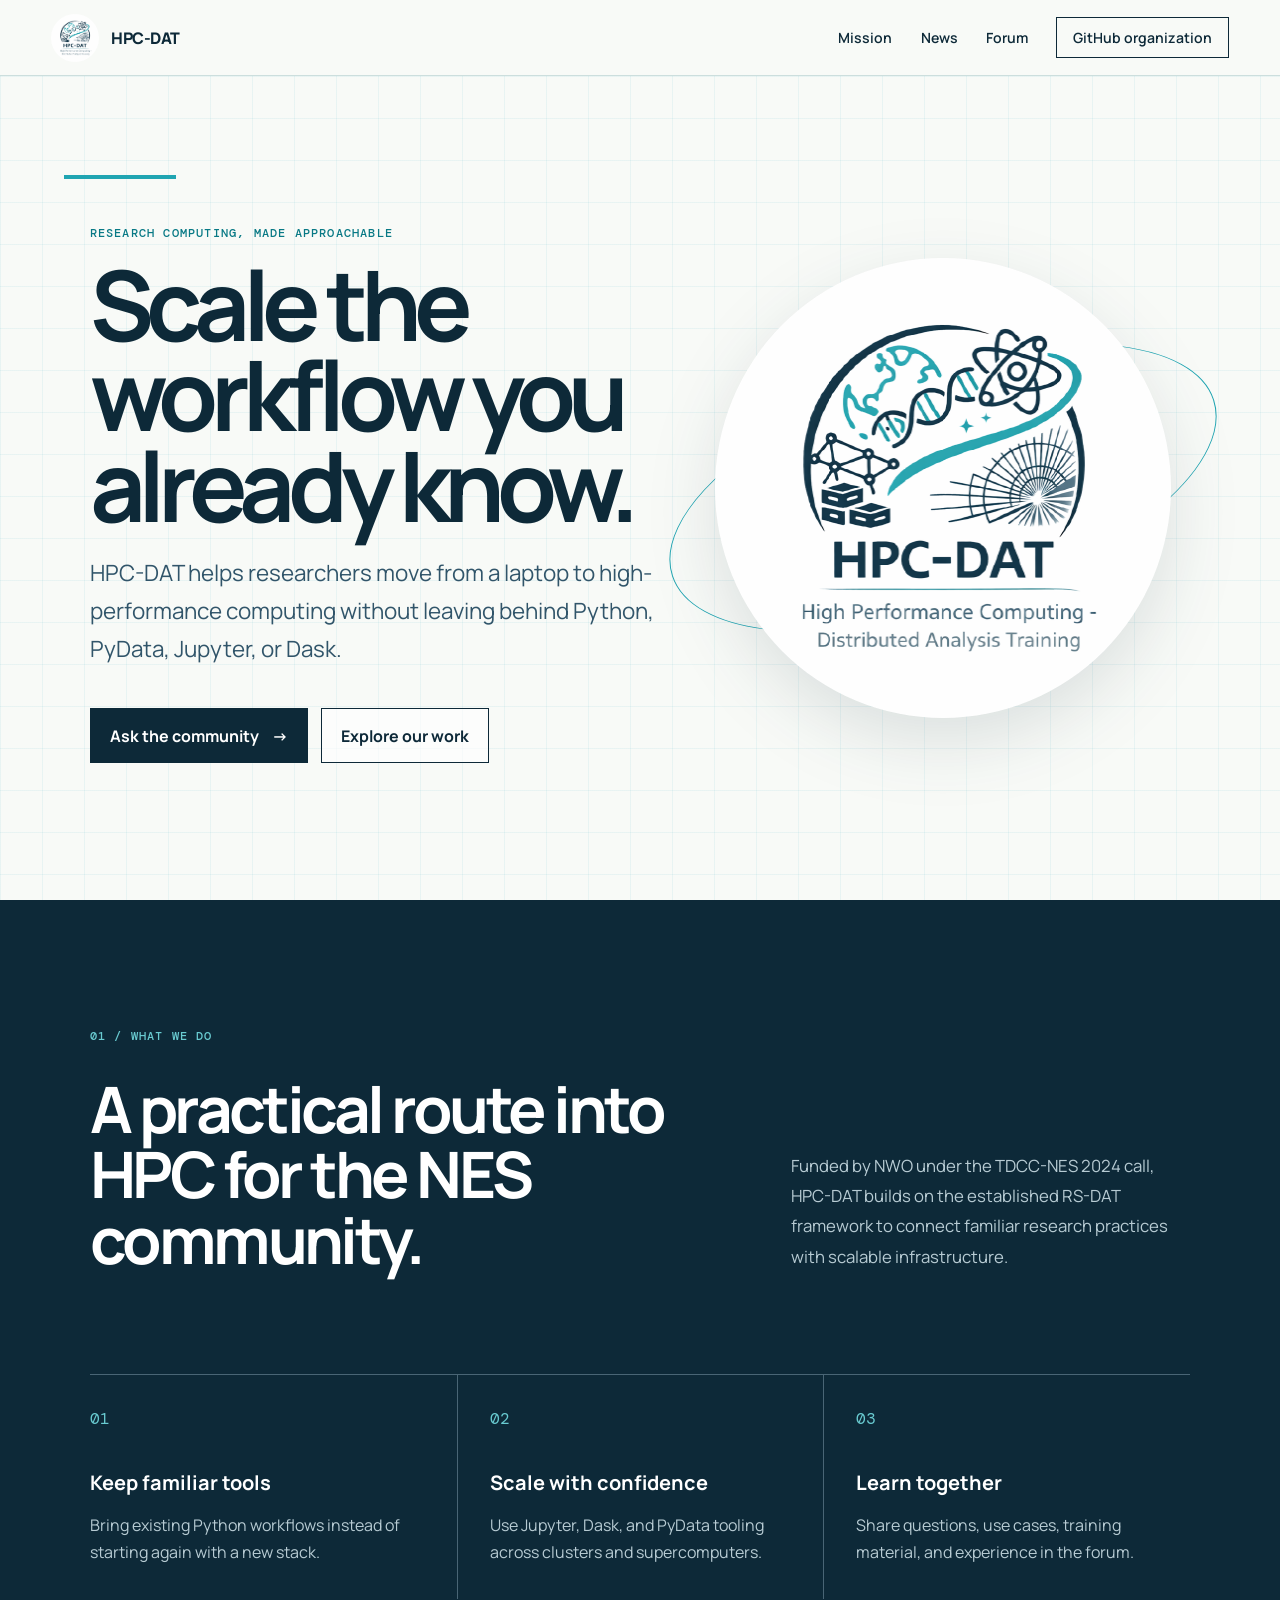
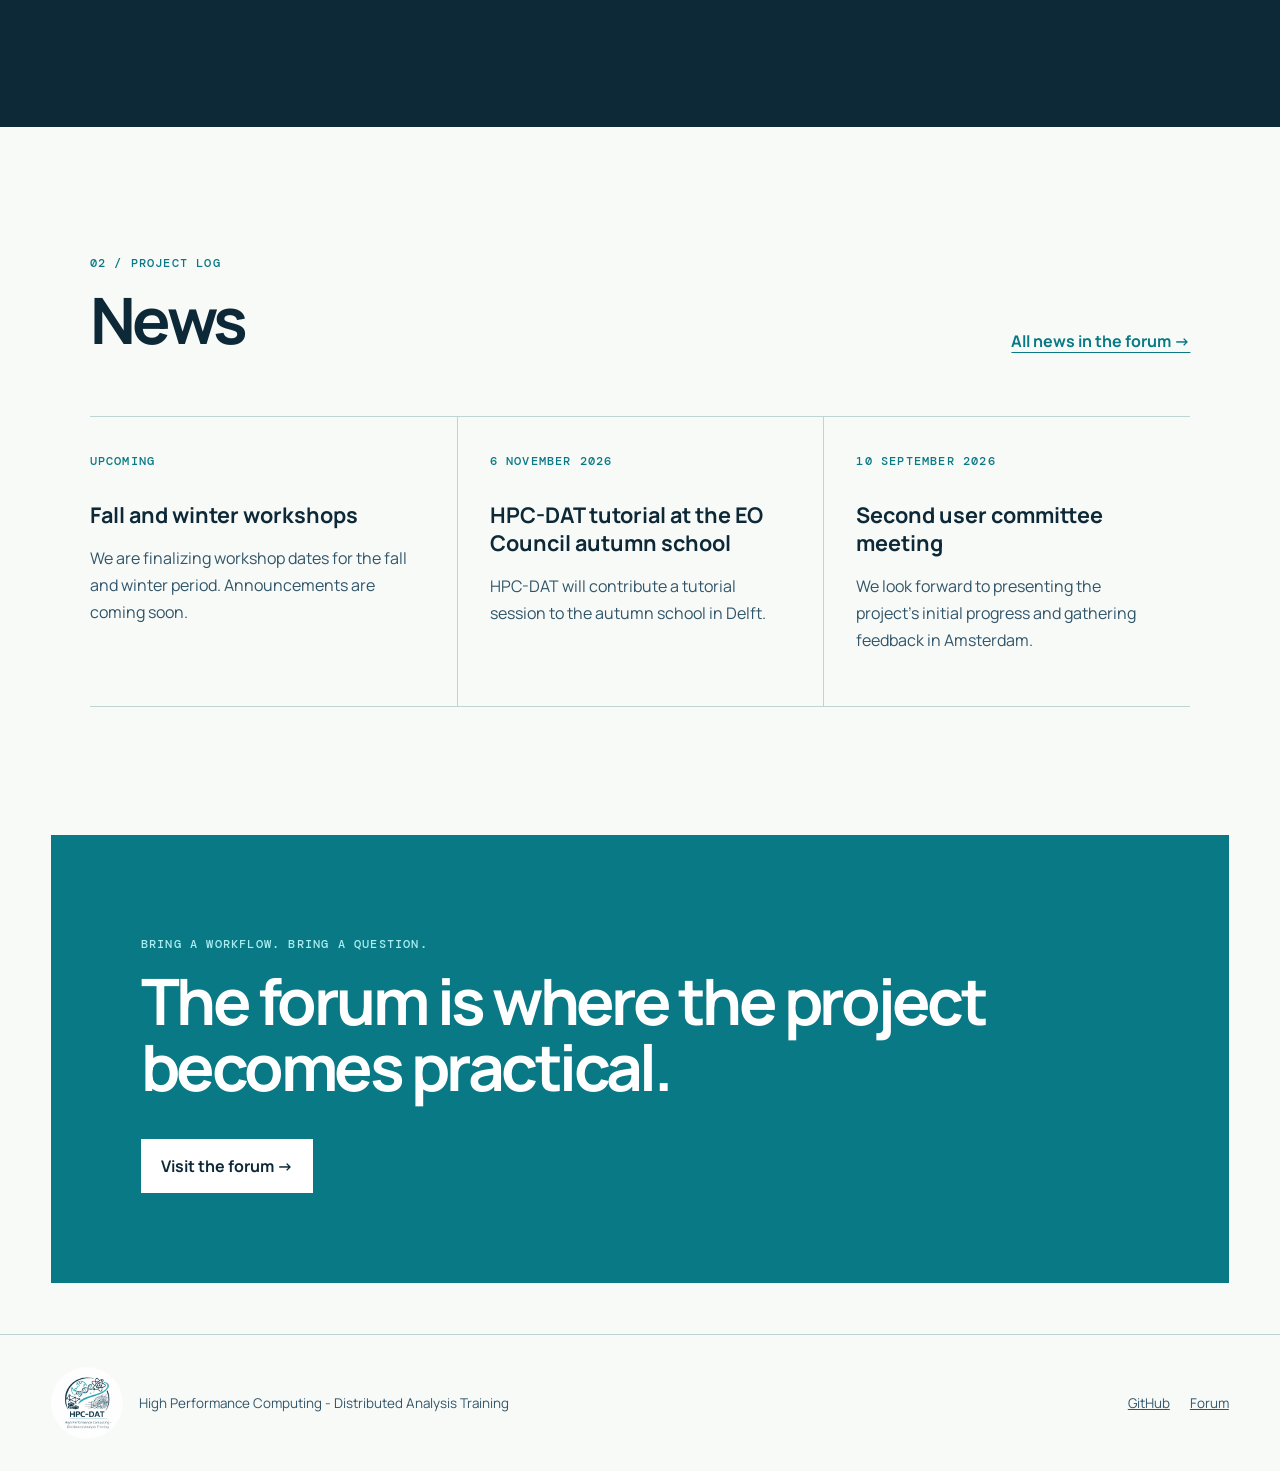
==== index.html @ 1c85d34b "feat: launch HPC-DAT website" ====
<!doctype html>
<html lang="en">
	<head>
		<meta charset="utf-8" />
		<meta name="viewport" content="width=device-width, initial-scale=1" />
		<meta
			name="description"
			content="HPC-DAT lowers the technical barrier to high-performance computing for researchers working with Python, PyData, Jupyter, and Dask."
		/>
		<meta name="theme-color" content="#0d2938" />
		<title>HPC-DAT | Research computing without the barrier</title>
		<link rel="icon" href="/assets/hpc-dat-logo.png" />
		<link rel="preconnect" href="https://fonts.googleapis.com" />
		<link rel="preconnect" href="https://fonts.gstatic.com" crossorigin />
		<link
			href="https://fonts.googleapis.com/css2?family=DM+Mono:wght@400;500&amp;family=Manrope:wght@400;500;600;700;800&amp;display=swap"
			rel="stylesheet"
		/>
		<link rel="stylesheet" href="/styles.css" />
	</head>
	<body>
		<a class="skip-link" href="#main">Skip to content</a>
		<header class="site-header">
			<a class="brand" href="/" aria-label="HPC-DAT home">
				<img src="/assets/hpc-dat-logo.png" alt="" width="56" height="56" />
				<span>HPC-DAT</span>
			</a>
			<nav aria-label="Primary navigation">
				<a href="#mission">Mission</a>
				<a href="#news">News</a>
				<a href="https://hpc-dat.github.io/forum/">Forum</a>
				<a class="nav-org" href="https://github.com/HPC-DAT">GitHub organization</a>
			</nav>
		</header>

		<main id="main">
			<section class="hero" aria-labelledby="hero-title">
				<div class="hero-copy">
					<p class="eyebrow">Research computing, made approachable</p>
					<h1 id="hero-title">Scale the workflow you already know.</h1>
					<p class="hero-lede">
						HPC-DAT helps researchers move from a laptop to high-performance computing
						without leaving behind Python, PyData, Jupyter, or Dask.
					</p>
					<div class="hero-actions">
						<a class="button button-primary" href="https://hpc-dat.github.io/forum/">
							Ask the community <span aria-hidden="true">&rarr;</span>
						</a>
						<a class="button button-secondary" href="https://github.com/HPC-DAT">
							Explore our work
						</a>
					</div>
				</div>
				<div class="hero-mark" aria-hidden="true">
					<div class="orbit orbit-one"></div>
					<div class="orbit orbit-two"></div>
					<img src="/assets/hpc-dat-logo.png" alt="" width="460" height="460" />
				</div>
			</section>

			<section class="mission" id="mission" aria-labelledby="mission-title">
				<div class="section-label">01 / What we do</div>
				<div class="mission-copy">
					<h2 id="mission-title">A practical route into HPC for the NES community.</h2>
					<p>
						Funded by NWO under the TDCC-NES 2024 call, HPC-DAT builds on the established
						RS-DAT framework to connect familiar research practices with scalable infrastructure.
					</p>
				</div>
				<div class="principles">
					<article>
						<span>01</span>
						<h3>Keep familiar tools</h3>
						<p>Bring existing Python workflows instead of starting again with a new stack.</p>
					</article>
					<article>
						<span>02</span>
						<h3>Scale with confidence</h3>
						<p>Use Jupyter, Dask, and PyData tooling across clusters and supercomputers.</p>
					</article>
					<article>
						<span>03</span>
						<h3>Learn together</h3>
						<p>Share questions, use cases, training material, and experience in the forum.</p>
					</article>
				</div>
			</section>

			<section class="news" id="news" aria-labelledby="news-title">
				<div class="news-heading">
					<div>
						<div class="section-label">02 / Project log</div>
						<h2 id="news-title">News</h2>
					</div>
					<a href="https://hpc-dat.github.io/forum/">All news in the forum &rarr;</a>
				</div>
				<div class="news-grid">
					<!-- news-sync:start -->
					<article class="news-card">
						<p class="news-meta">Upcoming</p>
						<h3>Fall and winter workshops</h3>
						<p>We are finalizing workshop dates for the fall and winter period. Announcements are coming soon.</p>
					</article>
					<article class="news-card">
						<p class="news-meta">6 November 2026</p>
						<h3>HPC-DAT tutorial at the EO Council autumn school</h3>
						<p>HPC-DAT will contribute a tutorial session to the autumn school in Delft.</p>
					</article>
					<article class="news-card">
						<p class="news-meta">10 September 2026</p>
						<h3>Second user committee meeting</h3>
						<p>We look forward to presenting the project's initial progress and gathering feedback in Amsterdam.</p>
					</article>
					<!-- news-sync:end -->
				</div>
			</section>

			<section class="join" aria-labelledby="join-title">
				<p class="eyebrow">Bring a workflow. Bring a question.</p>
				<h2 id="join-title">The forum is where the project becomes practical.</h2>
				<a class="button button-light" href="https://hpc-dat.github.io/forum/">Visit the forum &rarr;</a>
			</section>
		</main>

		<footer>
			<img src="/assets/hpc-dat-logo.png" alt="HPC-DAT" width="72" height="72" />
			<p>High Performance Computing - Distributed Analysis Training</p>
			<div>
				<a href="https://github.com/HPC-DAT">GitHub</a>
				<a href="https://hpc-dat.github.io/forum/">Forum</a>
			</div>
		</footer>
	</body>
</html>
---- styles.css ----
:root {
	--ink: #0d2938;
	--ink-soft: #31556a;
	--teal: #20a5b2;
	--teal-dark: #087985;
	--mist: #e9f5f4;
	--paper: #f8faf7;
	--line: #bed4d5;
	--white: #fff;
	font-family: "Manrope", sans-serif;
	color: var(--ink);
	background: var(--paper);
	font-synthesis: none;
}

* { box-sizing: border-box; }
html { scroll-behavior: smooth; }
body { margin: 0; min-width: 320px; }
a { color: inherit; }
.skip-link { position: fixed; top: -4rem; left: 1rem; z-index: 20; padding: .75rem 1rem; background: var(--white); }
.skip-link:focus { top: 1rem; }

.site-header {
	position: sticky;
	top: 0;
	z-index: 10;
	display: flex;
	align-items: center;
	justify-content: space-between;
	min-height: 76px;
	padding: 0 clamp(1.25rem, 4vw, 5rem);
	border-bottom: 1px solid rgba(190, 212, 213, .75);
	background: rgba(248, 250, 247, .92);
	backdrop-filter: blur(16px);
}

.brand { display: flex; align-items: center; gap: .75rem; font-weight: 800; text-decoration: none; letter-spacing: -.03em; }
.brand img { width: 48px; height: 48px; border-radius: 50%; }
nav { display: flex; align-items: center; gap: clamp(.8rem, 2.2vw, 2rem); font-size: .88rem; font-weight: 600; }
nav a { text-decoration: none; }
nav a:hover, nav a:focus-visible { color: var(--teal-dark); }
.nav-org { padding: .65rem 1rem; border: 1px solid var(--ink); }

.hero {
	position: relative;
	display: grid;
	grid-template-columns: minmax(0, 1.1fr) minmax(300px, .9fr);
	align-items: center;
	min-height: calc(100vh - 76px);
	padding: clamp(4rem, 8vw, 8rem) clamp(1.25rem, 7vw, 8rem);
	overflow: hidden;
	background:
		linear-gradient(90deg, rgba(32, 165, 178, .07) 1px, transparent 1px),
		linear-gradient(rgba(32, 165, 178, .07) 1px, transparent 1px);
	background-size: 42px 42px;
}
.hero::before { content: ""; position: absolute; inset: 12% auto auto 5%; width: 7rem; border-top: 4px solid var(--teal); }
.hero-copy { position: relative; z-index: 1; max-width: 760px; }
.eyebrow, .section-label, .news-meta { font-family: "DM Mono", monospace; text-transform: uppercase; letter-spacing: .1em; font-size: .75rem; font-weight: 500; }
.eyebrow { color: var(--teal-dark); }
h1 { max-width: 900px; margin: 1.1rem 0 1.5rem; font-size: clamp(3.2rem, 7.6vw, 7.6rem); line-height: .93; letter-spacing: -.075em; }
.hero-lede { max-width: 680px; font-size: clamp(1.1rem, 2vw, 1.4rem); line-height: 1.7; color: var(--ink-soft); }
.hero-actions { display: flex; flex-wrap: wrap; gap: .8rem; margin-top: 2.5rem; }
.button { display: inline-flex; align-items: center; justify-content: center; gap: .8rem; padding: .95rem 1.2rem; border: 1px solid var(--ink); font-weight: 700; text-decoration: none; transition: transform .18s ease, background .18s ease; }
.button:hover { transform: translateY(-2px); }
.button-primary { color: var(--white); background: var(--ink); }
.button-secondary { background: rgba(255,255,255,.62); }
.hero-mark { position: relative; display: grid; place-items: center; min-height: 460px; }
.hero-mark img { position: relative; width: min(92%, 460px); border-radius: 50%; filter: drop-shadow(0 24px 34px rgba(13,41,56,.12)); }
.orbit { position: absolute; border: 1px solid var(--teal); border-radius: 50%; }
.orbit-one { width: 115%; aspect-ratio: 1; transform: rotate(-18deg) scaleY(.42); }
.orbit-two { width: 88%; aspect-ratio: 1; transform: rotate(35deg) scaleY(.42); border-style: dashed; }

.mission { padding: clamp(5rem, 10vw, 9rem) clamp(1.25rem, 7vw, 8rem); background: var(--ink); color: var(--white); }
.section-label { margin-bottom: 2rem; color: #69cbd1; }
.mission-copy { display: grid; grid-template-columns: 1.2fr .8fr; gap: clamp(2rem, 8vw, 8rem); align-items: end; }
h2 { margin: 0; font-size: clamp(2.4rem, 5vw, 5.5rem); line-height: 1.02; letter-spacing: -.055em; }
.mission-copy p { margin: 0; color: #b7cbd3; font-size: 1.05rem; line-height: 1.8; }
.principles { display: grid; grid-template-columns: repeat(3, 1fr); margin-top: clamp(4rem, 8vw, 7rem); border-top: 1px solid #496575; }
.principles article { padding: 2rem 2rem 1rem 0; }
.principles article + article { padding-left: 2rem; border-left: 1px solid #496575; }
.principles span { font-family: "DM Mono", monospace; color: #69cbd1; }
.principles h3 { margin: 2.5rem 0 .8rem; font-size: 1.25rem; }
.principles p { color: #b7cbd3; line-height: 1.7; }

.news { padding: clamp(5rem, 10vw, 9rem) clamp(1.25rem, 7vw, 8rem); }
.news .section-label { color: var(--teal-dark); margin-bottom: 1rem; }
.news-heading { display: flex; justify-content: space-between; align-items: end; gap: 2rem; }
.news-heading > a { color: var(--teal-dark); font-weight: 700; text-underline-offset: .3em; }
.news-grid { display: grid; grid-template-columns: repeat(3, 1fr); margin-top: 4rem; border-top: 1px solid var(--line); }
.news-card { min-height: 290px; padding: 1.5rem 2rem 1.5rem 0; border-bottom: 1px solid var(--line); }
.news-card + .news-card { padding-left: 2rem; border-left: 1px solid var(--line); }
.news-meta { color: var(--teal-dark); }
.news-card h3 { margin: 2rem 0 1rem; font-size: 1.35rem; line-height: 1.3; }
.news-card h3 a { text-decoration: none; }
.news-card h3 a:hover { color: var(--teal-dark); }
.news-card p:not(.news-meta) { color: var(--ink-soft); line-height: 1.7; }
.news-link { display: inline-block; margin-top: 1rem; font-size: .86rem; font-weight: 700; color: var(--teal-dark); }

.join { margin: 0 clamp(1.25rem, 4vw, 5rem) clamp(1.25rem, 4vw, 5rem); padding: clamp(3rem, 7vw, 6rem); color: var(--white); background: var(--teal-dark); }
.join .eyebrow { color: #a9eef1; }
.join h2 { max-width: 900px; margin: 1rem 0 2.5rem; }
.button-light { color: var(--ink); border-color: var(--white); background: var(--white); }
footer { display: flex; align-items: center; gap: 1rem; padding: 2rem clamp(1.25rem, 4vw, 5rem); border-top: 1px solid var(--line); color: var(--ink-soft); font-size: .84rem; }
footer img { border-radius: 50%; }
footer div { display: flex; gap: 1.25rem; margin-left: auto; }

@media (max-width: 900px) {
	.site-header { align-items: flex-start; padding-top: .75rem; padding-bottom: .75rem; }
	nav { flex-wrap: wrap; justify-content: flex-end; }
	nav a:first-child { display: none; }
	.hero { grid-template-columns: 1fr; }
	.hero-mark { min-height: 320px; margin-top: 2rem; }
	.hero-mark img { width: min(72vw, 390px); }
	.mission-copy { grid-template-columns: 1fr; }
	.news-grid { grid-template-columns: 1fr; }
	.news-card, .news-card + .news-card { min-height: auto; padding: 1.5rem 0; border-left: 0; }
}

@media (max-width: 620px) {
	.site-header { position: static; }
	.brand span, .nav-org { display: none; }
	nav { gap: 1rem; padding-top: .65rem; }
	h1 { font-size: clamp(3rem, 16vw, 5rem); }
	.hero { min-height: auto; padding-top: 6rem; }
	.hero-mark { min-height: 250px; }
	.principles { grid-template-columns: 1fr; }
	.principles article + article { padding-left: 0; border-left: 0; border-top: 1px solid #496575; }
	.news-heading { align-items: flex-start; flex-direction: column; }
	footer { align-items: flex-start; flex-wrap: wrap; }
	footer p { width: calc(100% - 90px); }
	footer div { width: 100%; margin-left: 0; }
}

@media (prefers-reduced-motion: reduce) {
	html { scroll-behavior: auto; }
	.button { transition: none; }
}
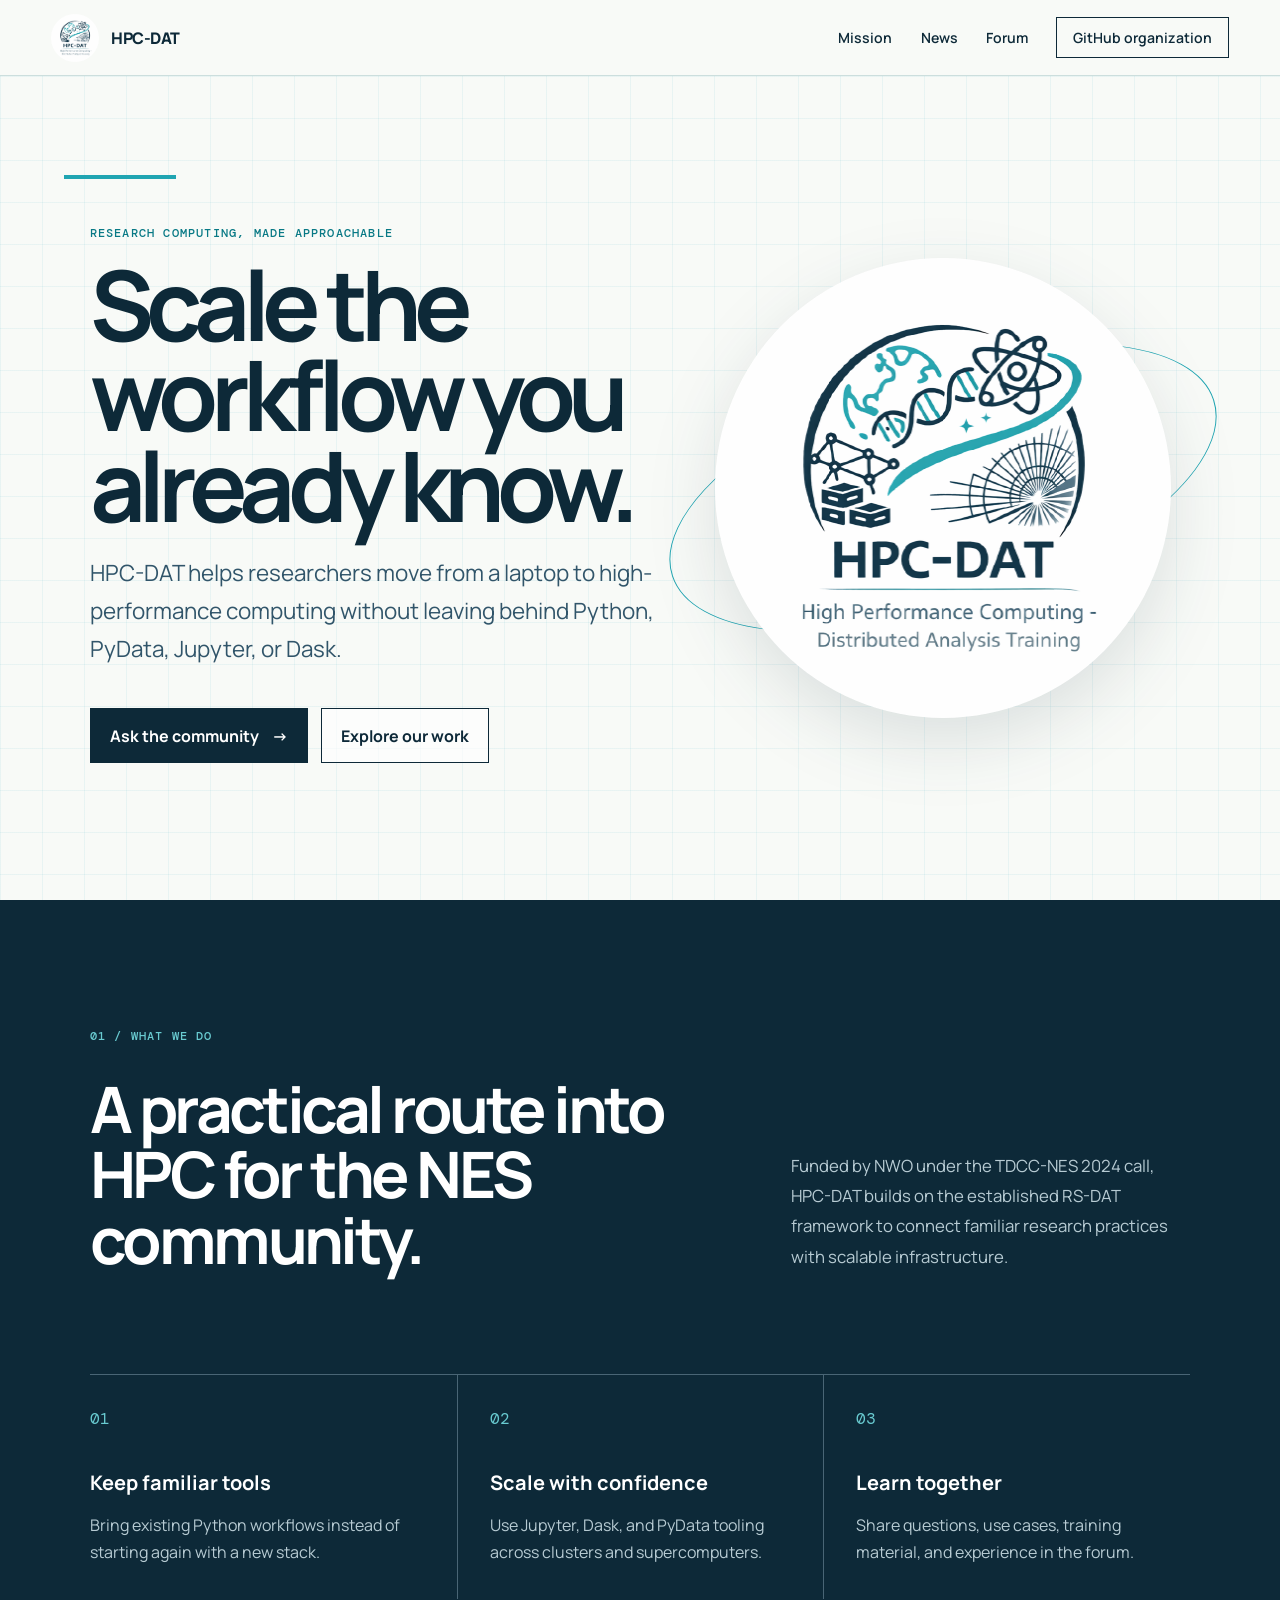
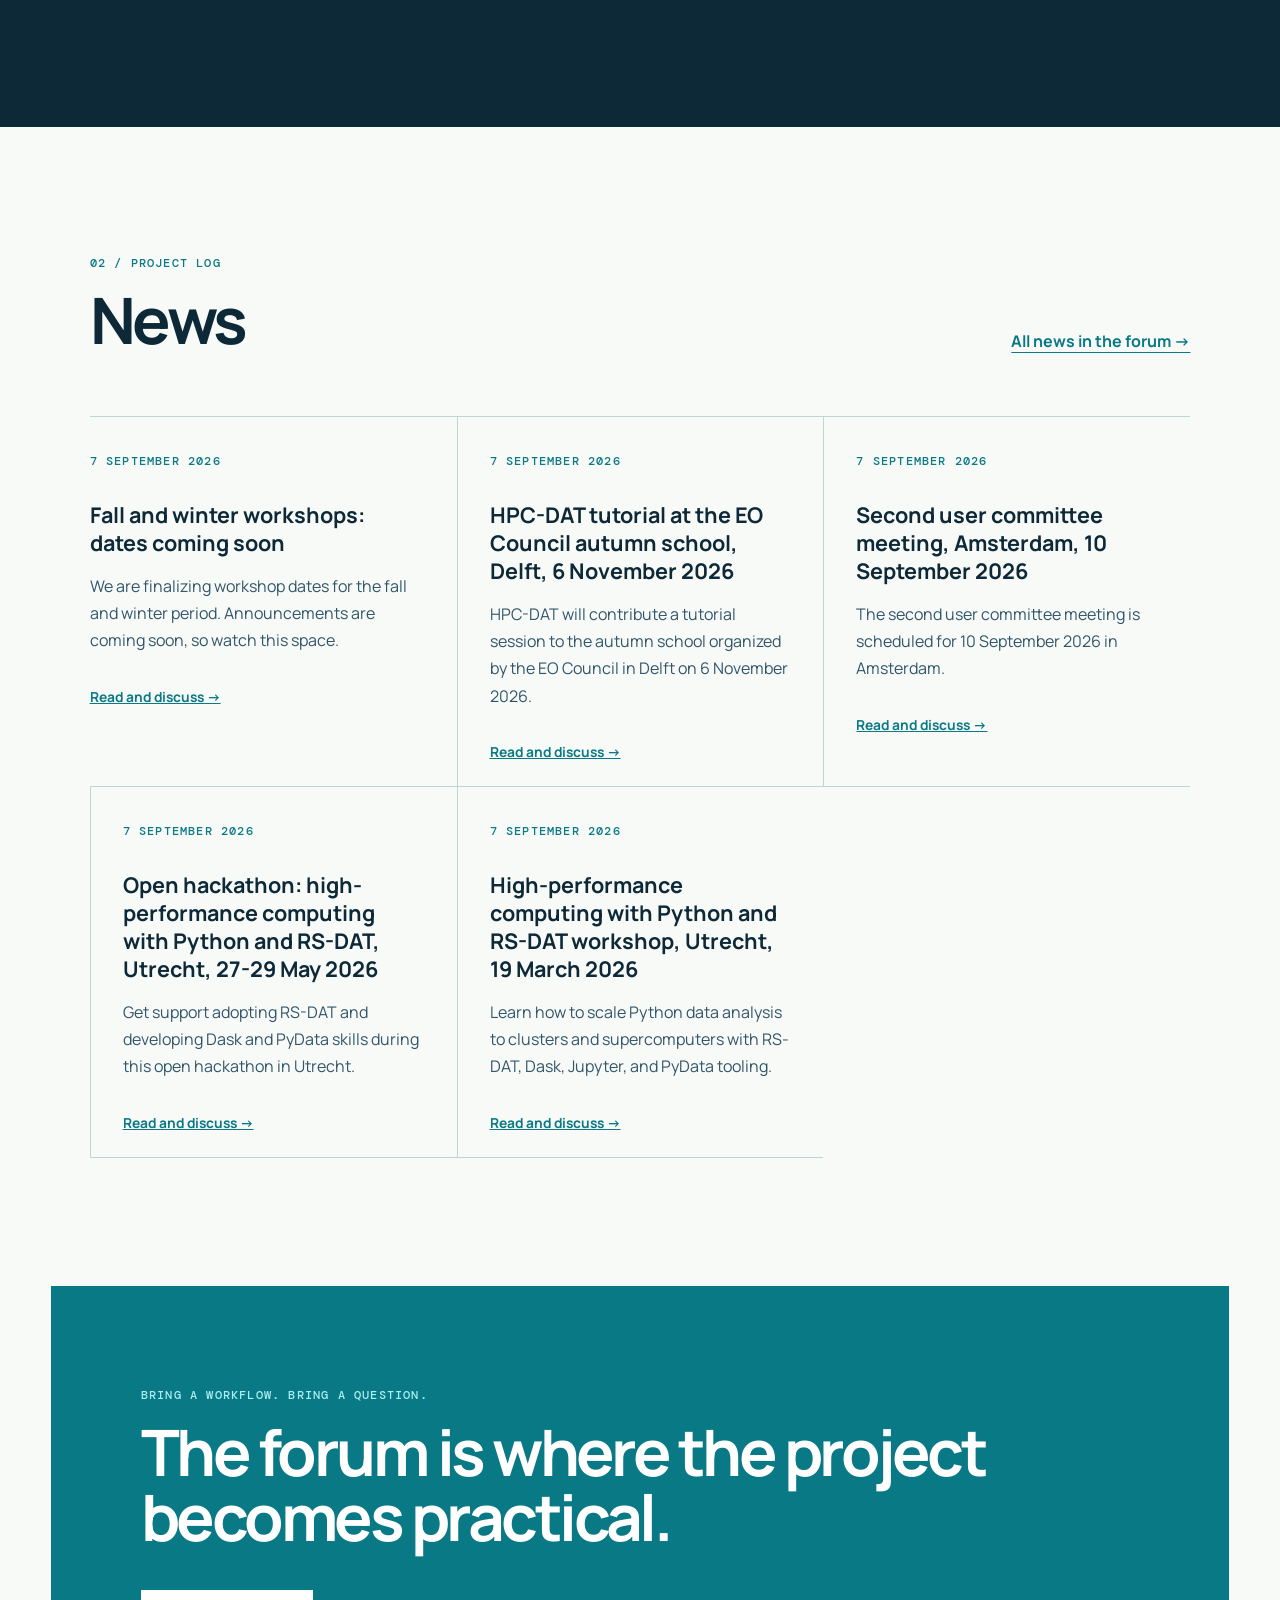
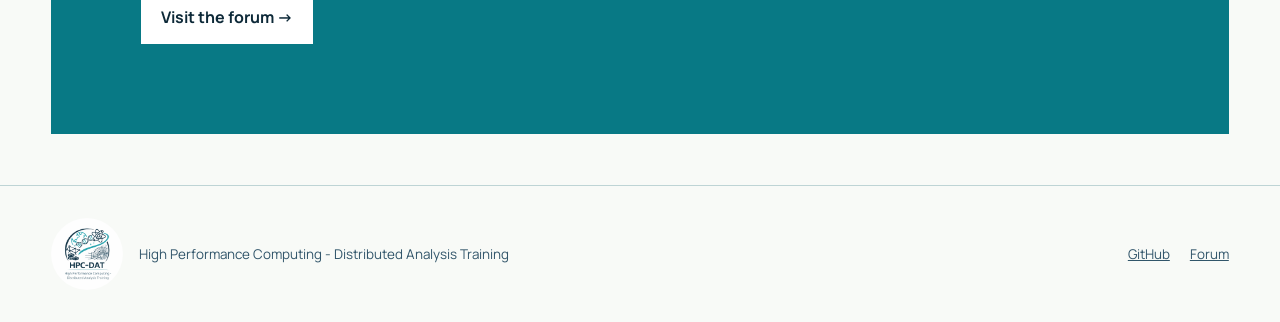
==== commit 394c72c5: "chore: sync forum news" ====
--- a/index.html
+++ b/index.html
@@ -97,19 +97,34 @@
 				<div class="news-grid">
 					<!-- news-sync:start -->
 					<article class="news-card">
-						<p class="news-meta">Upcoming</p>
-						<h3>Fall and winter workshops</h3>
-						<p>We are finalizing workshop dates for the fall and winter period. Announcements are coming soon.</p>
+						<p class="news-meta">7 September 2026</p>
+						<h3><a href="https://hpc-dat.github.io/forum/d/6">Fall and winter workshops: dates coming soon</a></h3>
+						<p>We are finalizing workshop dates for the fall and winter period. Announcements are coming soon, so watch this space.</p>
+						<a class="news-link" href="https://hpc-dat.github.io/forum/d/6">Read and discuss &rarr;</a>
 					</article>
 					<article class="news-card">
-						<p class="news-meta">6 November 2026</p>
-						<h3>HPC-DAT tutorial at the EO Council autumn school</h3>
-						<p>HPC-DAT will contribute a tutorial session to the autumn school in Delft.</p>
+						<p class="news-meta">7 September 2026</p>
+						<h3><a href="https://hpc-dat.github.io/forum/d/5">HPC-DAT tutorial at the EO Council autumn school, Delft, 6 November 2026</a></h3>
+						<p>HPC-DAT will contribute a tutorial session to the autumn school organized by the EO Council in Delft on 6 November 2026.</p>
+						<a class="news-link" href="https://hpc-dat.github.io/forum/d/5">Read and discuss &rarr;</a>
 					</article>
 					<article class="news-card">
-						<p class="news-meta">10 September 2026</p>
-						<h3>Second user committee meeting</h3>
-						<p>We look forward to presenting the project's initial progress and gathering feedback in Amsterdam.</p>
+						<p class="news-meta">7 September 2026</p>
+						<h3><a href="https://hpc-dat.github.io/forum/d/4">Second user committee meeting, Amsterdam, 10 September 2026</a></h3>
+						<p>The second user committee meeting is scheduled for 10 September 2026 in Amsterdam.</p>
+						<a class="news-link" href="https://hpc-dat.github.io/forum/d/4">Read and discuss &rarr;</a>
+					</article>
+					<article class="news-card">
+						<p class="news-meta">7 September 2026</p>
+						<h3><a href="https://hpc-dat.github.io/forum/d/3">Open hackathon: high-performance computing with Python and RS-DAT, Utrecht, 27-29 May 2026</a></h3>
+						<p>Get support adopting RS-DAT and developing Dask and PyData skills during this open hackathon in Utrecht.</p>
+						<a class="news-link" href="https://hpc-dat.github.io/forum/d/3">Read and discuss &rarr;</a>
+					</article>
+					<article class="news-card">
+						<p class="news-meta">7 September 2026</p>
+						<h3><a href="https://hpc-dat.github.io/forum/d/2">High-performance computing with Python and RS-DAT workshop, Utrecht, 19 March 2026</a></h3>
+						<p>Learn how to scale Python data analysis to clusters and supercomputers with RS-DAT, Dask, Jupyter, and PyData tooling.</p>
+						<a class="news-link" href="https://hpc-dat.github.io/forum/d/2">Read and discuss &rarr;</a>
 					</article>
 					<!-- news-sync:end -->
 				</div>
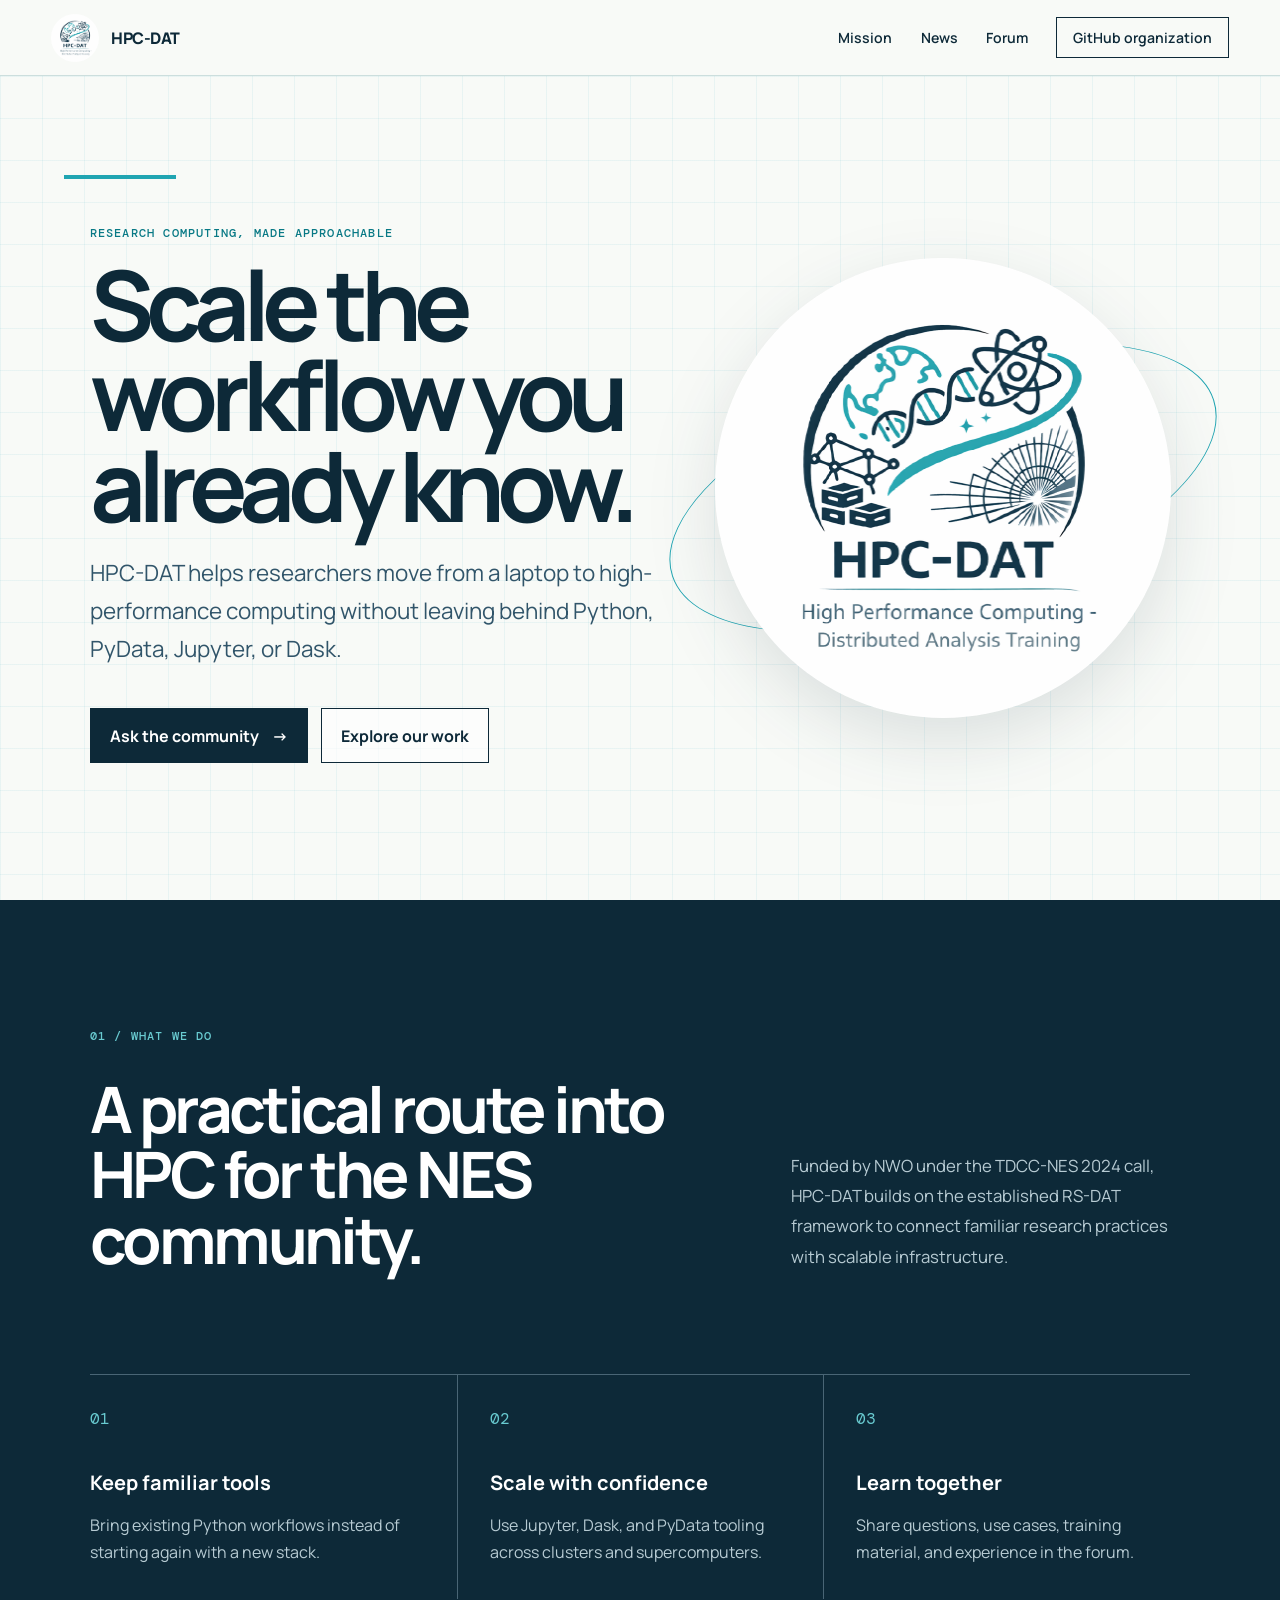
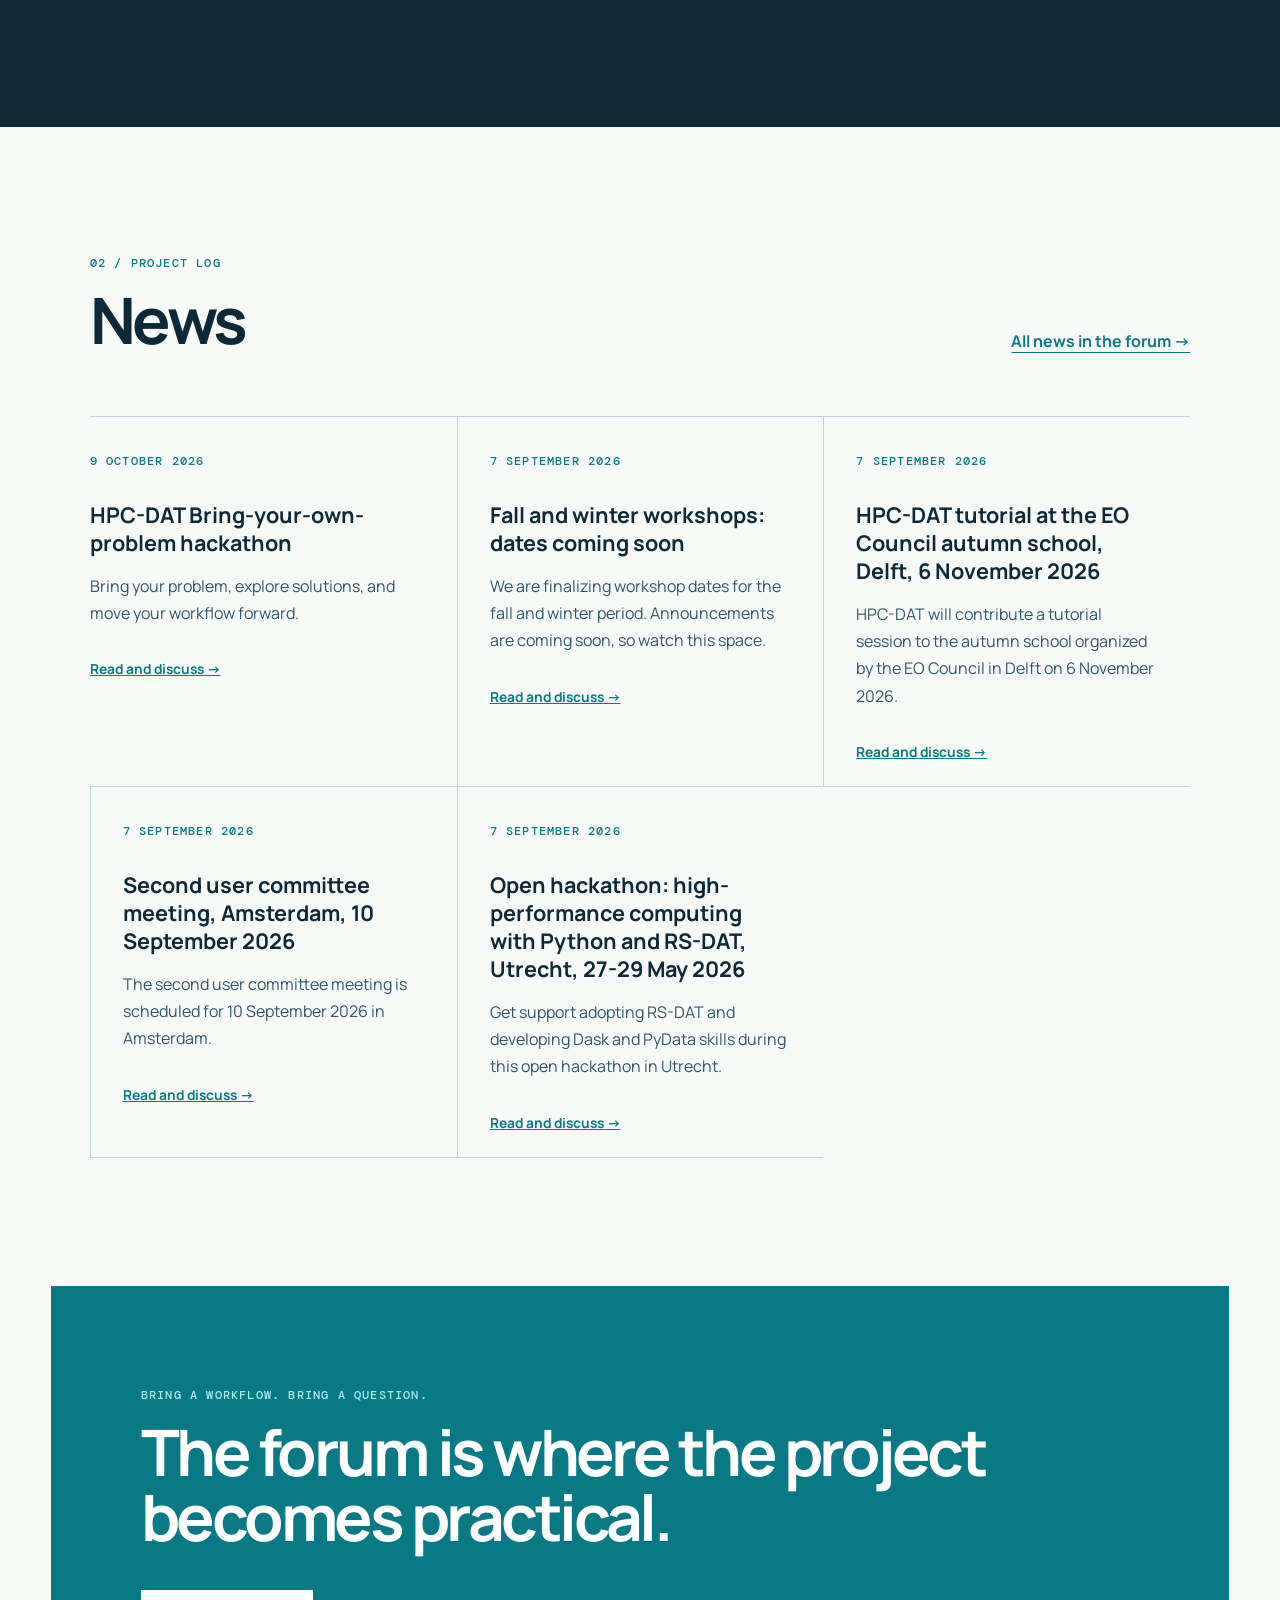
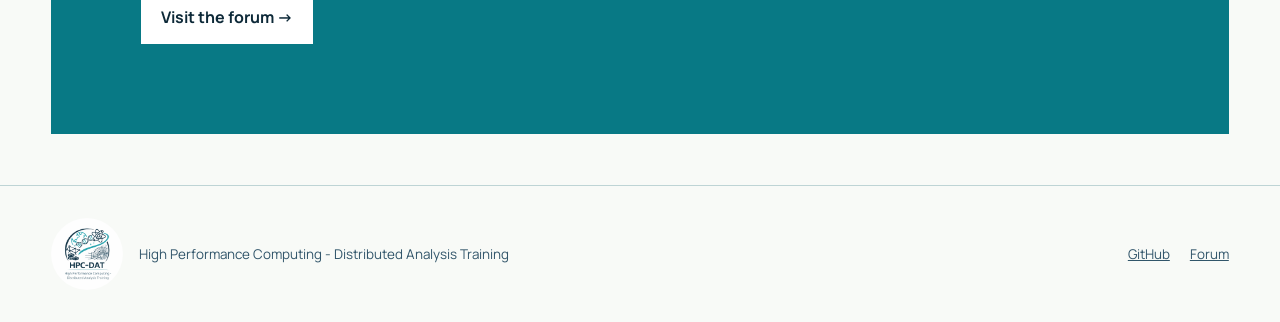
==== commit a62b39a7: "chore: sync forum news" ====
--- a/index.html
+++ b/index.html
@@ -92,10 +92,16 @@
 						<div class="section-label">02 / Project log</div>
 						<h2 id="news-title">News</h2>
 					</div>
-					<a href="https://hpc-dat.github.io/forum/">All news in the forum &rarr;</a>
+					<a href="https://hpc-dat.github.io/forum/t/news">All news in the forum &rarr;</a>
 				</div>
 				<div class="news-grid">
 					<!-- news-sync:start -->
+					<article class="news-card">
+						<p class="news-meta">9 October 2026</p>
+						<h3><a href="https://hpc-dat.github.io/forum/d/8">HPC-DAT Bring-your-own-problem hackathon</a></h3>
+						<p>Bring your problem, explore solutions, and move your workflow forward.</p>
+						<a class="news-link" href="https://hpc-dat.github.io/forum/d/8">Read and discuss &rarr;</a>
+					</article>
 					<article class="news-card">
 						<p class="news-meta">7 September 2026</p>
 						<h3><a href="https://hpc-dat.github.io/forum/d/6">Fall and winter workshops: dates coming soon</a></h3>
@@ -120,12 +126,6 @@
 						<p>Get support adopting RS-DAT and developing Dask and PyData skills during this open hackathon in Utrecht.</p>
 						<a class="news-link" href="https://hpc-dat.github.io/forum/d/3">Read and discuss &rarr;</a>
 					</article>
-					<article class="news-card">
-						<p class="news-meta">7 September 2026</p>
-						<h3><a href="https://hpc-dat.github.io/forum/d/2">High-performance computing with Python and RS-DAT workshop, Utrecht, 19 March 2026</a></h3>
-						<p>Learn how to scale Python data analysis to clusters and supercomputers with RS-DAT, Dask, Jupyter, and PyData tooling.</p>
-						<a class="news-link" href="https://hpc-dat.github.io/forum/d/2">Read and discuss &rarr;</a>
-					</article>
 					<!-- news-sync:end -->
 				</div>
 			</section>
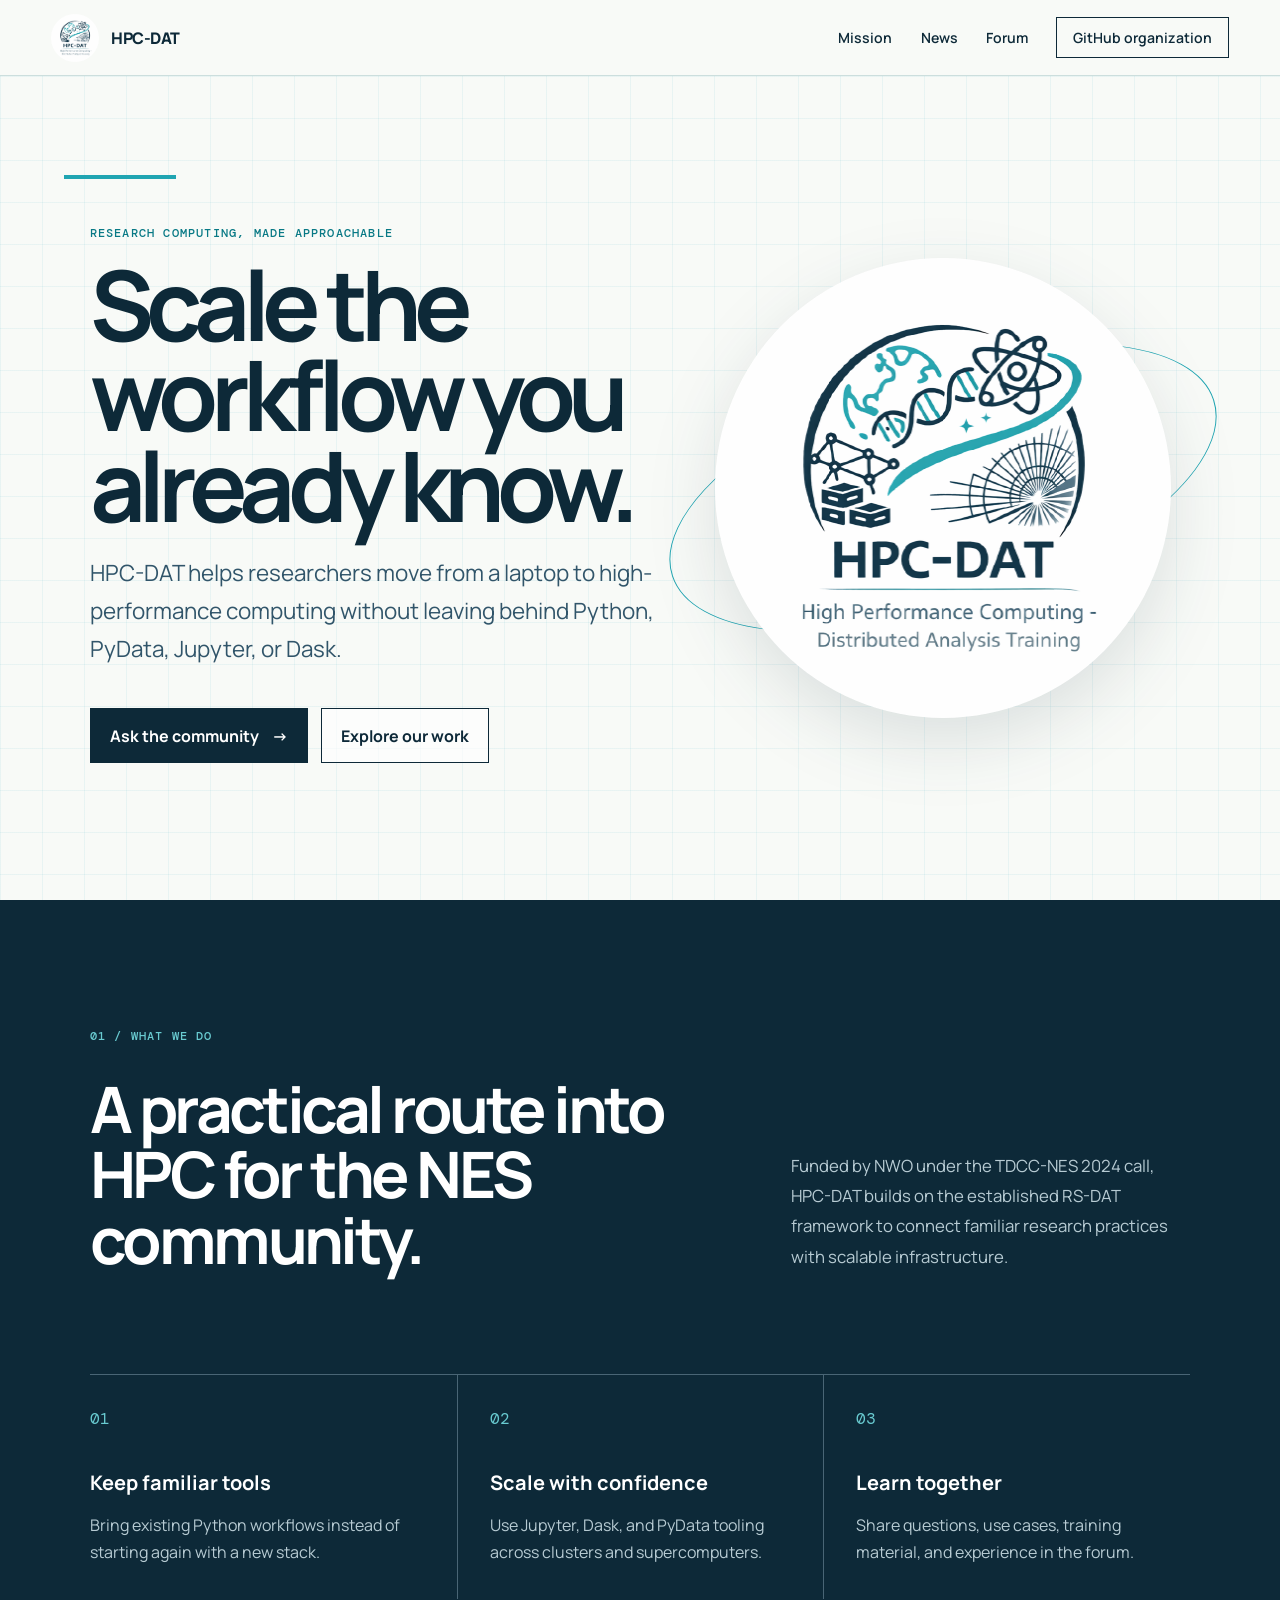
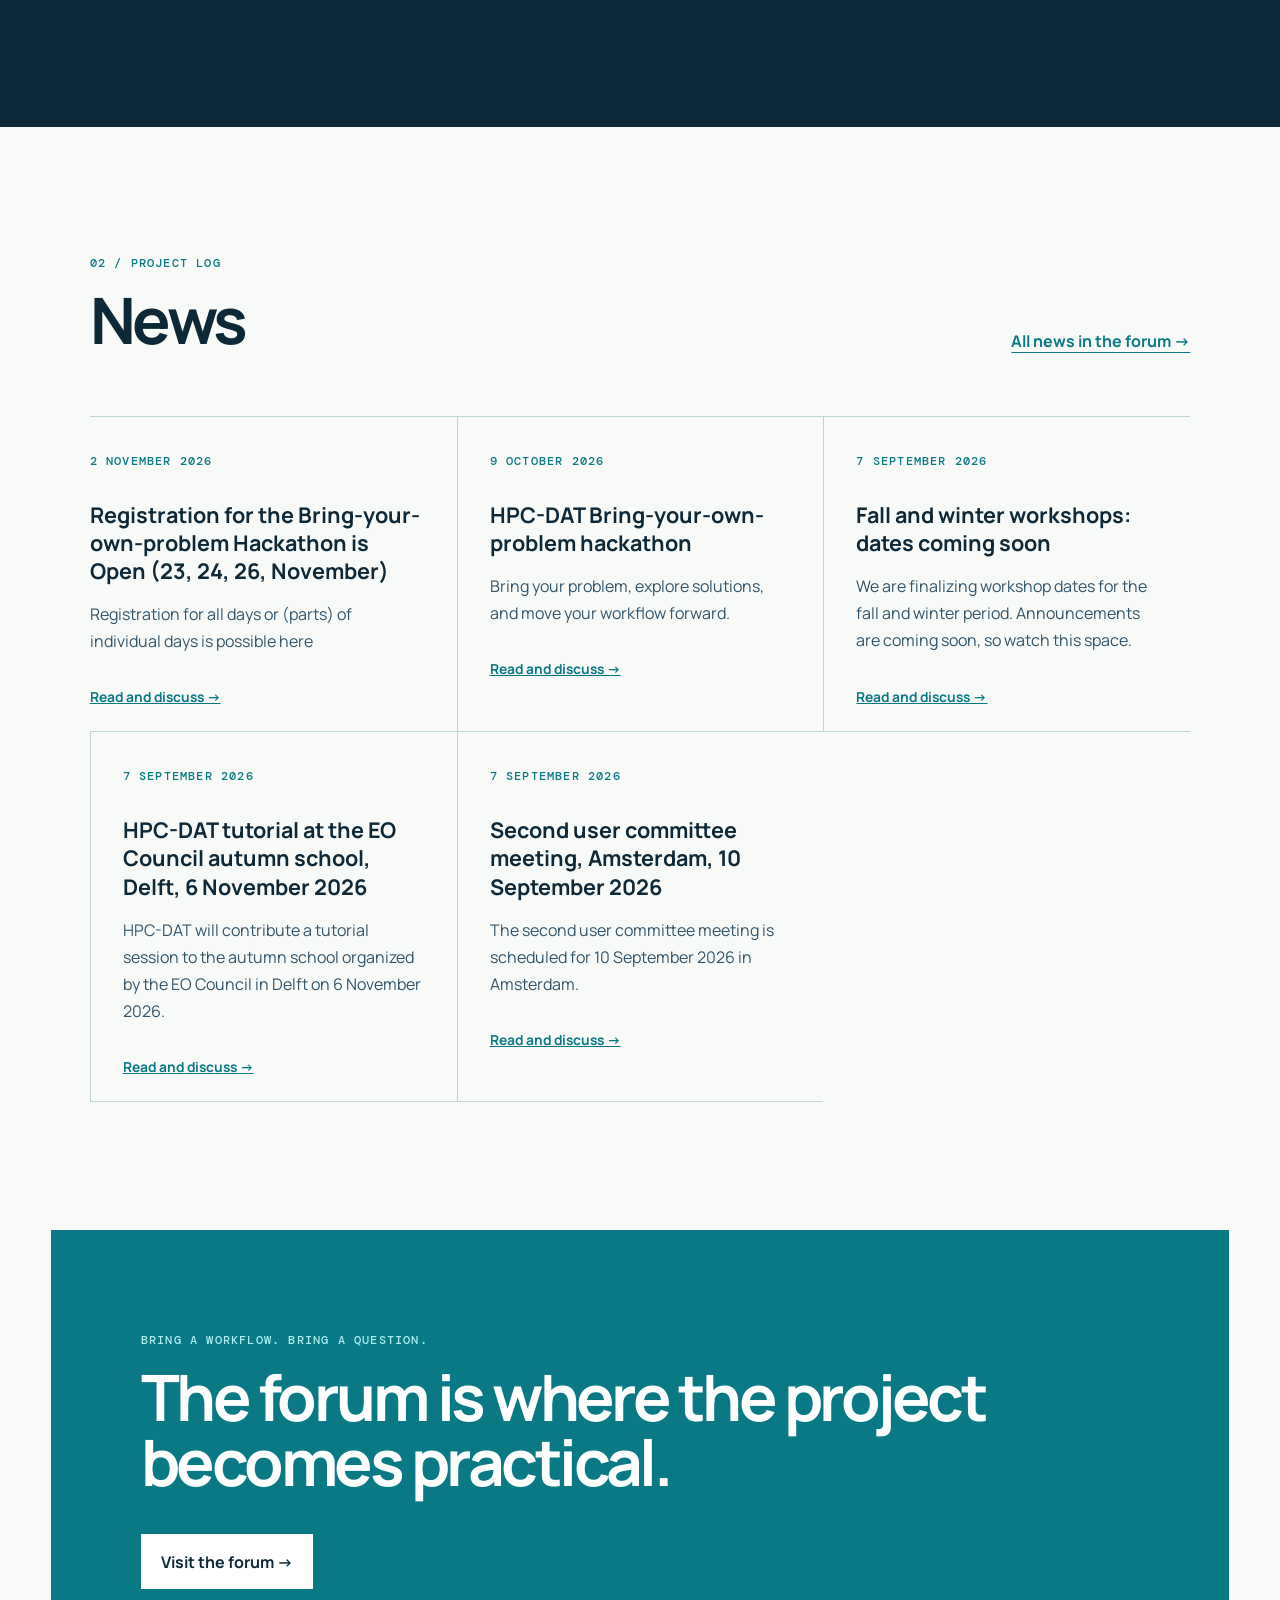
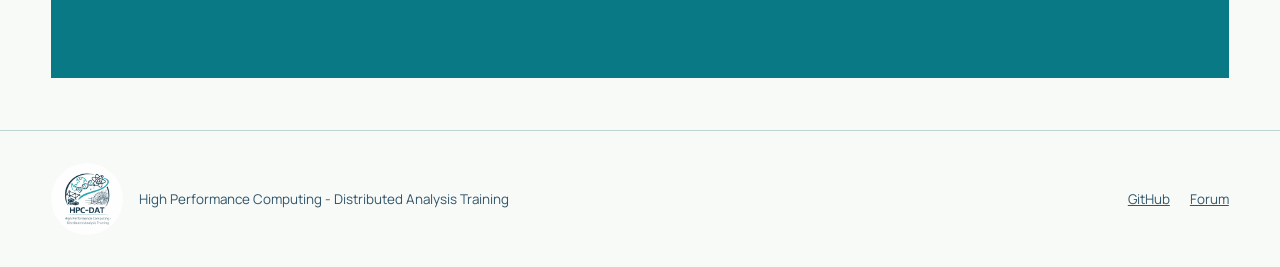
==== commit e002da48: "chore: sync forum news" ====
--- a/index.html
+++ b/index.html
@@ -97,6 +97,12 @@
 				<div class="news-grid">
 					<!-- news-sync:start -->
 					<article class="news-card">
+						<p class="news-meta">2 November 2026</p>
+						<h3><a href="https://hpc-dat.github.io/forum/d/9">Registration for the Bring-your-own-problem Hackathon is Open (23, 24, 26, November)</a></h3>
+						<p>Registration for all days or (parts) of individual days is possible here</p>
+						<a class="news-link" href="https://hpc-dat.github.io/forum/d/9">Read and discuss &rarr;</a>
+					</article>
+					<article class="news-card">
 						<p class="news-meta">9 October 2026</p>
 						<h3><a href="https://hpc-dat.github.io/forum/d/8">HPC-DAT Bring-your-own-problem hackathon</a></h3>
 						<p>Bring your problem, explore solutions, and move your workflow forward.</p>
@@ -120,12 +126,6 @@
 						<p>The second user committee meeting is scheduled for 10 September 2026 in Amsterdam.</p>
 						<a class="news-link" href="https://hpc-dat.github.io/forum/d/4">Read and discuss &rarr;</a>
 					</article>
-					<article class="news-card">
-						<p class="news-meta">7 September 2026</p>
-						<h3><a href="https://hpc-dat.github.io/forum/d/3">Open hackathon: high-performance computing with Python and RS-DAT, Utrecht, 27-29 May 2026</a></h3>
-						<p>Get support adopting RS-DAT and developing Dask and PyData skills during this open hackathon in Utrecht.</p>
-						<a class="news-link" href="https://hpc-dat.github.io/forum/d/3">Read and discuss &rarr;</a>
-					</article>
 					<!-- news-sync:end -->
 				</div>
 			</section>
